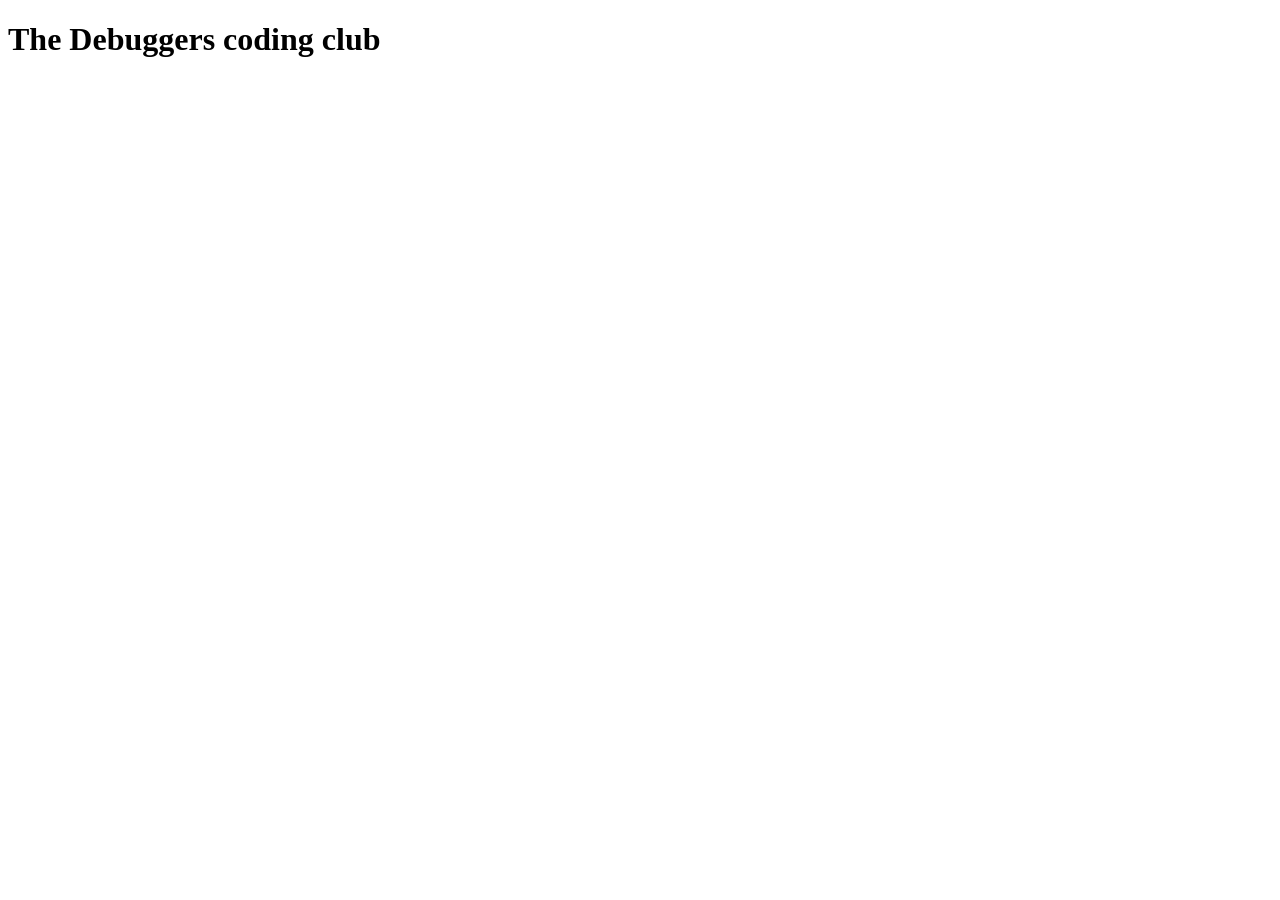
==== index.html @ 3329755e "initilalizing the repo" ====
<!DOCTYPE html>
<html lang="en">
<head>
    <meta charset="UTF-8">
    <meta name="viewport" content="width=device-width, initial-scale=1.0">
    <title>The Debuggers</title>
</head>
<body>
    <h1>The Debuggers coding club</h1>
</body>
</html>
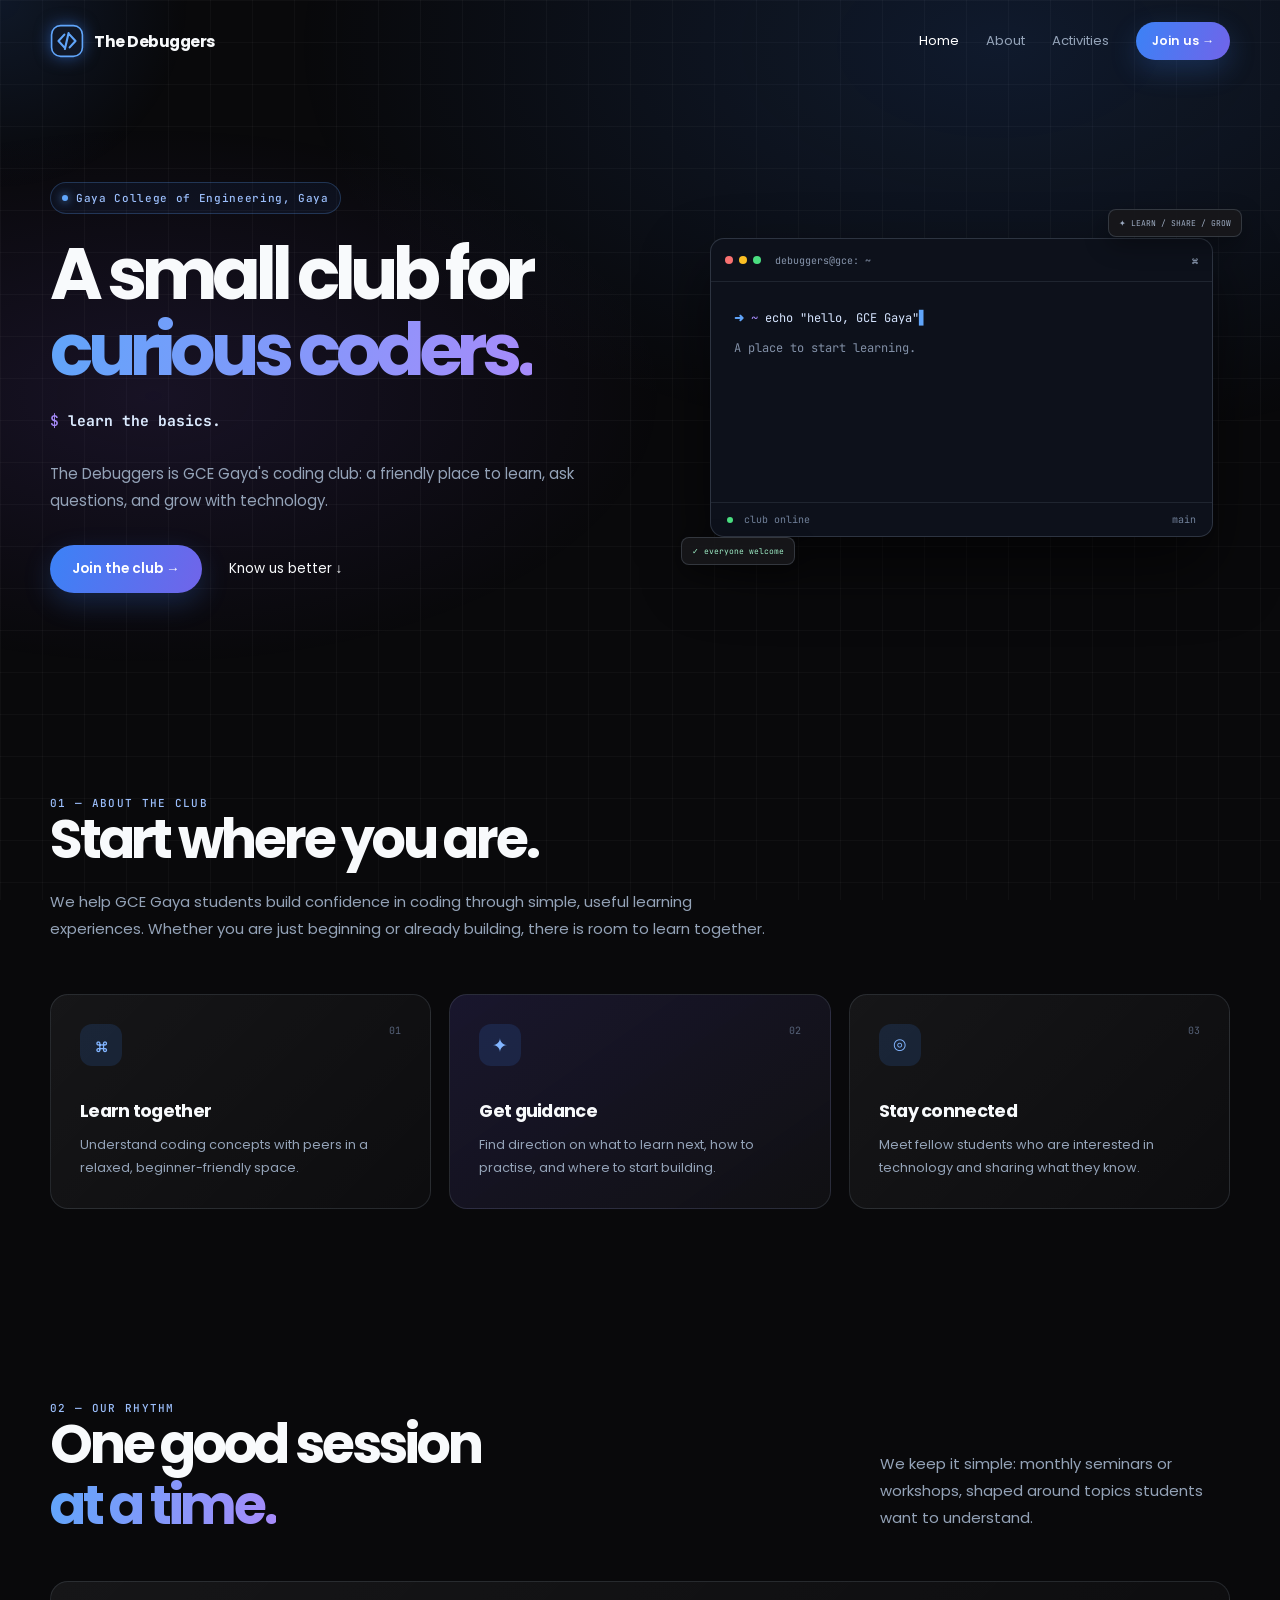
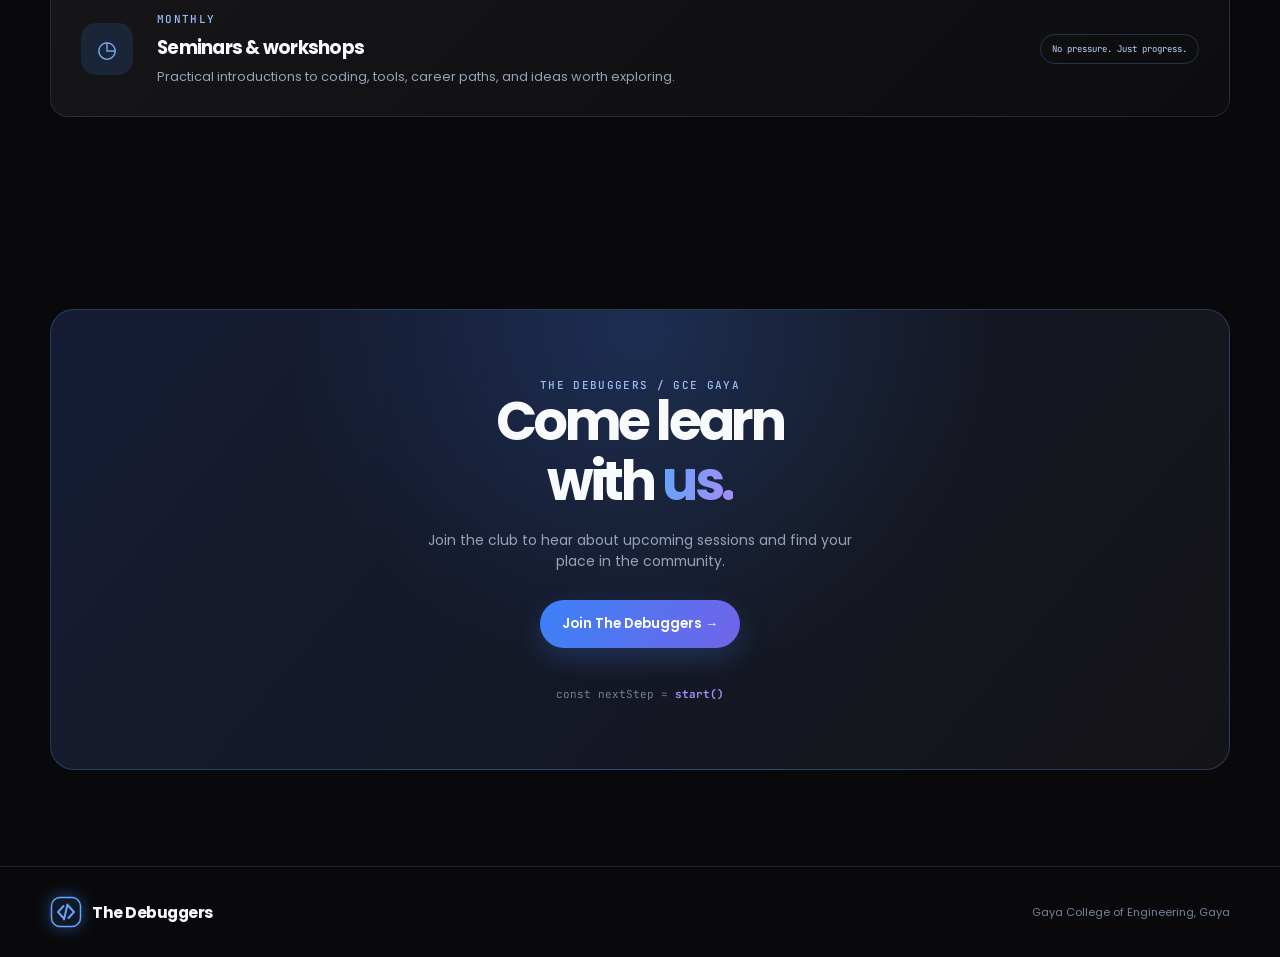
==== commit e61d1c1d: "v1" ====
--- a/index.html
+++ b/index.html
@@ -1,11 +1,149 @@
-<!DOCTYPE html>
+<!doctype html>
 <html lang="en">
-<head>
-    <meta charset="UTF-8">
-    <meta name="viewport" content="width=device-width, initial-scale=1.0">
-    <title>The Debuggers</title>
-</head>
-<body>
-    <h1>The Debuggers coding club</h1>
-</body>
-</html>+  <head>
+    <meta charset="UTF-8" />
+    <meta name="viewport" content="width=device-width, initial-scale=1.0" />
+    <meta
+      name="description"
+      content="The Debuggers is the coding club of Gaya College of Engineering, Gaya."
+    />
+    <title>The Debuggers — Gaya College of Engineering</title>
+    <link rel="icon" href="assets/favicon.png" type="image/png" />
+    <link rel="preconnect" href="https://fonts.googleapis.com" />
+    <link rel="preconnect" href="https://fonts.gstatic.com" crossorigin />
+    <link
+      href="https://fonts.googleapis.com/css2?family=JetBrains+Mono:wght@400;500;600&family=Poppins:wght@400;500;600;700;800&display=swap"
+      rel="stylesheet"
+    />
+    <link rel="stylesheet" href="css/home.css" />
+  </head>
+  <body>
+    <div class="backdrop"></div>
+    <div class="cursor-glow"></div>
+    <div class="loader" aria-hidden="true">&lt;/&gt;</div>
+
+    <header class="site-header">
+      <nav class="navbar container" aria-label="Main navigation">
+        <a class="brand" href="#home">
+          <img src="assets/logo.svg" width="34" height="34" alt="" />
+          <span>The Debuggers</span>
+        </a>
+        <button class="menu-toggle" aria-label="Open menu" aria-expanded="false">
+          <i></i><i></i>
+        </button>
+        <div class="nav-menu">
+          <a class="active" href="#home">Home</a>
+          <a href="#about">About</a>
+          <a href="#activities">Activities</a>
+          <a class="button small" href="register.html">Join us →</a>
+        </div>
+      </nav>
+    </header>
+
+    <main>
+      <section class="hero container" id="home">
+        <div class="hero-copy">
+          <p class="eyebrow"><b></b> Gaya College of Engineering, Gaya</p>
+          <h1>A small club for <em>curious coders.</em></h1>
+          <p class="type-line"><span>$</span> <strong id="hero-typing"></strong><i></i></p>
+          <p class="description">
+            The Debuggers is GCE Gaya's coding club: a friendly place to learn, ask questions, and grow with technology.
+          </p>
+          <div class="hero-actions">
+            <a class="button ripple" href="register.html">Join the club →</a>
+            <a class="text-button" href="#about">Know us better ↓</a>
+          </div>
+        </div>
+
+        <div class="terminal-wrap" aria-label="Terminal illustration">
+          <article class="terminal">
+            <header>
+              <div><i></i><i></i><i></i></div>
+              <span>debuggers@gce: ~</span>
+              <span>⌘</span>
+            </header>
+            <div class="terminal-body">
+              <p><b>➜</b> <em>~</em> <span id="terminal-command"></span><i>▋</i></p>
+              <div id="terminal-output"></div>
+            </div>
+            <footer><span><b></b> club online</span><span>main</span></footer>
+          </article>
+          <aside class="chip top">✦ LEARN / SHARE / GROW</aside>
+          <aside class="chip bottom">✓ everyone welcome</aside>
+        </div>
+      </section>
+
+      <section class="section container reveal" id="about">
+        <div class="intro">
+          <p class="kicker">01 — ABOUT THE CLUB</p>
+          <h2>Start where you are.</h2>
+          <p>
+            We help GCE Gaya students build confidence in coding through simple, useful learning experiences. Whether you are just beginning or already building, there is room to learn together.
+          </p>
+        </div>
+        <div class="features">
+          <article>
+            <div class="icon">⌘</div>
+            <small>01</small>
+            <h3>Learn together</h3>
+            <p>Understand coding concepts with peers in a relaxed, beginner-friendly space.</p>
+          </article>
+          <article class="featured">
+            <div class="icon">✦</div>
+            <small>02</small>
+            <h3>Get guidance</h3>
+            <p>Find direction on what to learn next, how to practise, and where to start building.</p>
+          </article>
+          <article>
+            <div class="icon">◎</div>
+            <small>03</small>
+            <h3>Stay connected</h3>
+            <p>Meet fellow students who are interested in technology and sharing what they know.</p>
+          </article>
+        </div>
+      </section>
+
+      <section class="section container reveal" id="activities">
+        <div class="section-heading">
+          <div>
+            <p class="kicker">02 — OUR RHYTHM</p>
+            <h2>One good session<br /><em>at a time.</em></h2>
+          </div>
+          <p>
+            We keep it simple: monthly seminars or workshops, shaped around topics students want to understand.
+          </p>
+        </div>
+        <div class="activity-card">
+          <div class="activity-icon">◷</div>
+          <div>
+            <p class="kicker">MONTHLY</p>
+            <h3>Seminars &amp; workshops</h3>
+            <p>Practical introductions to coding, tools, career paths, and ideas worth exploring.</p>
+          </div>
+          <span class="activity-tag">No pressure. Just progress.</span>
+        </div>
+      </section>
+
+      <section class="section container reveal" id="join">
+        <div class="cta">
+          <p class="kicker">THE DEBUGGERS / GCE GAYA</p>
+          <h2>Come learn<br />with <em>us.</em></h2>
+          <p>Join the club to hear about upcoming sessions and find your place in the community.</p>
+          <a class="button ripple" href="register.html">Join The Debuggers →</a>
+          <small>const nextStep = <b>start()</b></small>
+        </div>
+      </section>
+    </main>
+
+    <footer class="site-footer">
+      <div class="container">
+        <a class="brand" href="#home">
+          <img src="assets/logo.svg" width="32" height="32" alt="" />
+          <span>The Debuggers</span>
+        </a>
+        <p>Gaya College of Engineering, Gaya</p>
+      </div>
+    </footer>
+    <script src="js/home.js"></script>
+  </body>
+</html>
--- a/css/home.css
+++ b/css/home.css
@@ -0,0 +1,595 @@
+/* ---------- Base ---------- */
+:root {
+  --background: #09090b;
+  --blue: #3b82f6;
+  --line: rgba(148, 163, 184, 0.17);
+  --mono: "JetBrains Mono", monospace;
+  --muted: #94a3b8;
+  --violet: #8b5cf6;
+}
+* {
+  box-sizing: border-box;
+  margin: 0;
+}
+html {
+  scroll-behavior: smooth;
+}
+body {
+  min-width: 320px;
+  overflow-x: hidden;
+  background: var(--background);
+  color: #f8fafc;
+  font-family: Poppins, sans-serif;
+}
+a {
+  color: inherit;
+  text-decoration: none;
+}
+.container {
+  width: min(calc(100% - 48px), 1180px);
+  margin: auto;
+}
+.backdrop {
+  position: fixed;
+  inset: 0;
+  z-index: -2;
+  background: radial-gradient(ellipse 55% 45% at 78% 5%, #3b82f625, transparent), radial-gradient(ellipse 40% 30% at 12% 44%, #8b5cf61d, transparent), linear-gradient(#ffffff08 1px, transparent 1px), linear-gradient(90deg, #ffffff08 1px, transparent 1px);
+  background-size: auto, auto, 42px 42px, 42px 42px;
+}
+.cursor-glow {
+  position: fixed;
+  z-index: -1;
+  width: 400px;
+  height: 400px;
+  border-radius: 50%;
+  pointer-events: none;
+  background: radial-gradient(circle, #3b82f620, transparent 67%);
+  transform: translate(-50%, -50%);
+}
+.kicker, .eyebrow {
+  color: #9bbefb;
+  font: 500 11px var(--mono);
+  letter-spacing: 0.12em;
+}
+.section {
+  padding: 96px 0;
+}
+.section h2 {
+  font-size: clamp(2.1rem, 4.2vw, 3.55rem);
+  letter-spacing: -0.06em;
+  line-height: 1.13;
+}
+.section h2 em, h1 em, .cta em {
+  color: transparent;
+  font-style: normal;
+  background: linear-gradient(100deg, #60a5fa, #a78bfa);
+  background-clip: text;
+  -webkit-background-clip: text;
+}
+.intro {
+  max-width: 720px;
+}
+.intro > p:last-child, .section-heading > p {
+  margin-top: 18px;
+  color: var(--muted);
+  font-size: 0.93rem;
+  line-height: 1.8;
+}
+/* ---------- Navigation ---------- */
+.site-header {
+  position: fixed;
+  top: 0;
+  z-index: 10;
+  width: 100%;
+  transition: 0.3s;
+}
+.site-header.scrolled {
+  border-bottom: 1px solid var(--line);
+  background: #09090bd9;
+  backdrop-filter: blur(18px);
+}
+.navbar {
+  display: flex;
+  align-items: center;
+  justify-content: space-between;
+  height: 82px;
+}
+.brand {
+  display: flex;
+  align-items: center;
+  gap: 10px;
+  font-size: 0.98rem;
+  font-weight: 700;
+  letter-spacing: -0.03em;
+}
+.brand img {
+  filter: drop-shadow(0 0 8px #3b82f680);
+}
+.nav-menu {
+  display: flex;
+  align-items: center;
+  gap: 27px;
+}
+.nav-menu > a:not(.button) {
+  color: var(--muted);
+  font-size: 0.82rem;
+}
+.nav-menu > a:hover, .nav-menu > a.active {
+  color: #fff;
+}
+.button {
+  position: relative;
+  display: inline-flex;
+  align-items: center;
+  justify-content: center;
+  gap: 10px;
+  overflow: hidden;
+  padding: 14px 22px;
+  border-radius: 999px;
+  background: linear-gradient(110deg, var(--blue), #7164e9);
+  box-shadow: 0 10px 28px #3b82f63b;
+  color: #fff;
+  font-size: 0.85rem;
+  font-weight: 600;
+  transition: 0.25s;
+}
+.button:hover {
+  box-shadow: 0 15px 34px #3b82f65e;
+  transform: translateY(-3px);
+}
+.small {
+  padding: 10px 16px;
+  font-size: 0.76rem;
+}
+.menu-toggle {
+  display: none;
+  border: 0;
+  background: none;
+  color: #fff;
+}
+.menu-toggle i {
+  display: block;
+  width: 22px;
+  height: 2px;
+  margin: 5px;
+  background: currentColor;
+}
+/* ---------- Hero ---------- */
+.hero {
+  display: grid;
+  grid-template-columns: 1.05fr 0.95fr;
+  align-items: center;
+  gap: 50px;
+  min-height: 700px;
+  padding: 130px 0 55px;
+}
+.eyebrow {
+  display: flex;
+  align-items: center;
+  gap: 8px;
+  width: max-content;
+  padding: 8px 11px;
+  border: 1px solid #60a5fa40;
+  border-radius: 999px;
+  background: #3b82f610;
+  letter-spacing: 0.06em;
+}
+.eyebrow b {
+  width: 6px;
+  height: 6px;
+  border-radius: 50%;
+  background: #60a5fa;
+  box-shadow: 0 0 10px #60a5fa;
+}
+.hero h1 {
+  margin-top: 22px;
+  font-size: clamp(3rem, 5.6vw, 5rem);
+  letter-spacing: -0.075em;
+  line-height: 1.06;
+}
+.type-line {
+  min-height: 32px;
+  margin-top: 23px;
+  color: #dbeafe;
+  font: 500 0.92rem var(--mono);
+}
+.type-line > span, .terminal-body em {
+  color: #a78bfa;
+}
+.type-line i, .terminal-body > p > i {
+  color: #60a5fa;
+  font-style: normal;
+  animation: blink 0.8s steps(1) infinite;
+}
+.description {
+  max-width: 540px;
+  margin-top: 17px;
+  color: var(--muted);
+  font-size: 0.94rem;
+  line-height: 1.8;
+}
+.hero-actions {
+  display: flex;
+  align-items: center;
+  gap: 27px;
+  margin-top: 30px;
+}
+.text-button {
+  font-size: 0.85rem;
+}
+.terminal-wrap {
+  position: relative;
+  padding: 35px 17px;
+}
+.terminal {
+  position: relative;
+  z-index: 1;
+  overflow: hidden;
+  border: 1px solid #94a3b83d;
+  border-radius: 14px;
+  background: #0d111b;
+  box-shadow: 0 32px 65px #0008;
+  animation: float 6s ease-in-out infinite;
+}
+.terminal header, .terminal footer {
+  display: flex;
+  align-items: center;
+  gap: 14px;
+  height: 43px;
+  padding: 0 14px;
+  border-bottom: 1px solid #94a3b822;
+  color: #8896ad;
+  font: 10px var(--mono);
+}
+.terminal header > span:last-child {
+  margin-left: auto;
+}
+.terminal header div {
+  display: flex;
+  gap: 6px;
+}
+.terminal header i {
+  width: 8px;
+  height: 8px;
+  border-radius: 50%;
+  background: #f87171;
+}
+.terminal header i:nth-child(2) {
+  background: #fbbf24;
+}
+.terminal header i:nth-child(3) {
+  background: #4ade80;
+}
+.terminal-body {
+  min-height: 220px;
+  padding: 25px 23px;
+  color: #d6e5ff;
+  font: 12px/1.85 var(--mono);
+}
+.terminal-body b {
+  color: #60a5fa;
+}
+.terminal-body div {
+  margin-top: 8px;
+  color: #8290a7;
+}
+.terminal footer {
+  justify-content: space-between;
+  height: auto;
+  padding: 10px 16px;
+  border-top: 1px solid #94a3b822;
+  border-bottom: 0;
+  color: #71819a;
+}
+.terminal footer b {
+  display: inline-block;
+  width: 6px;
+  height: 6px;
+  margin-right: 5px;
+  border-radius: 50%;
+  background: #4ade80;
+}
+.chip {
+  position: absolute;
+  z-index: 2;
+  padding: 8px 10px;
+  border: 1px solid #94a3b83d;
+  border-radius: 8px;
+  background: #18181be8;
+  box-shadow: 0 8px 25px #0005;
+  color: #9eacc2;
+  font: 8px var(--mono);
+}
+.chip.top {
+  top: 6px;
+  right: -12px;
+}
+.chip.bottom {
+  bottom: 7px;
+  left: -12px;
+  color: #9cebc4;
+}
+/* ---------- Content ---------- */
+.features {
+  display: grid;
+  grid-template-columns: repeat(3, 1fr);
+  gap: 18px;
+  margin-top: 52px;
+}
+.features article {
+  position: relative;
+  padding: 29px;
+  border: 1px solid var(--line);
+  border-radius: 18px;
+  background: linear-gradient(135deg, #ffffff0e, #ffffff05);
+  transition: 0.3s;
+}
+.features article:hover, .activity-card:hover {
+  border-color: #60a5fa88;
+  background: #3b82f615;
+  transform: translateY(-5px);
+}
+.features .featured {
+  background: linear-gradient(145deg, #4a3f9340, #18181b80);
+}
+.icon, .activity-icon {
+  display: grid;
+  place-items: center;
+  width: 42px;
+  height: 42px;
+  border-radius: 12px;
+  background: #3b82f625;
+  color: #82b5ff;
+  font: 19px var(--mono);
+}
+.features small {
+  position: absolute;
+  top: 29px;
+  right: 29px;
+  color: #566278;
+  font: 10px var(--mono);
+}
+.features h3 {
+  margin-top: 32px;
+  font-size: 1.1rem;
+  letter-spacing: -0.04em;
+}
+.features p {
+  margin-top: 10px;
+  color: var(--muted);
+  font-size: 0.8rem;
+  line-height: 1.75;
+}
+.section-heading {
+  display: flex;
+  align-items: flex-end;
+  justify-content: space-between;
+  gap: 40px;
+}
+.section-heading > p {
+  max-width: 350px;
+  margin-bottom: 5px;
+}
+.activity-card {
+  display: grid;
+  grid-template-columns: auto 1fr auto;
+  align-items: center;
+  gap: 24px;
+  margin-top: 44px;
+  padding: 30px;
+  border: 1px solid var(--line);
+  border-radius: 18px;
+  background: linear-gradient(135deg, #ffffff0e, #ffffff05);
+  transition: 0.3s;
+}
+.activity-icon {
+  width: 52px;
+  height: 52px;
+  border-radius: 15px;
+  font-size: 23px;
+}
+.activity-card h3 {
+  margin-top: 8px;
+  font-size: 1.15rem;
+  letter-spacing: -0.04em;
+}
+.activity-card div > p:last-child {
+  margin-top: 7px;
+  color: var(--muted);
+  font-size: 0.8rem;
+}
+.activity-tag {
+  padding: 8px 11px;
+  border: 1px solid #60a5fa40;
+  border-radius: 999px;
+  color: #b8d5ff;
+  font: 9px var(--mono);
+}
+.cta {
+  overflow: hidden;
+  padding: 68px 8%;
+  border: 1px solid #60a5fa40;
+  border-radius: 24px;
+  background: radial-gradient(circle at 50% 5%, #3b82f633, transparent 48%), linear-gradient(130deg, #1e295199, #18181bcc);
+  text-align: center;
+}
+.cta > p:not(.kicker) {
+  max-width: 430px;
+  margin: 17px auto 28px;
+  color: var(--muted);
+  font-size: 0.87rem;
+}
+.cta small {
+  display: block;
+  margin-top: 39px;
+  color: #71819a;
+  font: 11px var(--mono);
+}
+.cta small b {
+  color: #a78bfa;
+}
+.site-footer {
+  padding: 29px 0;
+  border-top: 1px solid var(--line);
+}
+.site-footer > .container {
+  display: flex;
+  align-items: center;
+  justify-content: space-between;
+  gap: 20px;
+}
+.site-footer p {
+  color: #71819a;
+  font-size: 0.7rem;
+}
+/* ---------- Motion and responsive ---------- */
+.loader {
+  position: fixed;
+  inset: 0;
+  z-index: 20;
+  display: grid;
+  place-items: center;
+  background: var(--background);
+  color: #8ebcff;
+  font: 600 14px var(--mono);
+  transition: 0.5s;
+}
+.loader.done {
+  visibility: hidden;
+  opacity: 0;
+}
+.reveal {
+  opacity: 0;
+  transform: translateY(24px);
+  transition: 0.7s;
+}
+.reveal.show {
+  opacity: 1;
+  transform: none;
+}
+.ripple-effect {
+  position: absolute;
+  border-radius: 50%;
+  background: #ffffff55;
+  transform: translate(-50%, -50%);
+  animation: ripple 0.65s linear;
+}
+@keyframes float {
+  50% {
+    transform: translateY(-10px);
+  }
+}
+@keyframes blink {
+  50% {
+    opacity: 0;
+  }
+}
+@keyframes ripple {
+  to {
+    width: 400px;
+    height: 400px;
+    opacity: 0;
+  }
+}
+@media (max-width: 900px) {
+  .hero {
+    grid-template-columns: 1fr;
+    padding-top: 125px;
+    text-align: center;
+  }
+  .hero-copy {
+    display: flex;
+    flex-direction: column;
+    align-items: center;
+  }
+  .terminal-wrap {
+    width: min(550px, 100%);
+    margin: auto;
+  }
+  .features {
+    grid-template-columns: 1fr 1fr;
+  }
+  .features article:last-child {
+    grid-column: span 2;
+  }
+  .section-heading {
+    align-items: start;
+    flex-direction: column;
+  }
+}
+@media (max-width: 680px) {
+  .container {
+    width: min(calc(100% - 34px), 1180px);
+  }
+  .navbar {
+    height: 70px;
+  }
+  .menu-toggle {
+    display: block;
+  }
+  .nav-menu {
+    position: absolute;
+    top: 61px;
+    right: 17px;
+    left: 17px;
+    display: none;
+    flex-direction: column;
+    align-items: stretch;
+    padding: 15px;
+    border: 1px solid var(--line);
+    border-radius: 14px;
+    background: #101016f5;
+  }
+  .nav-menu.open {
+    display: flex;
+  }
+  .nav-menu > a:not(.button) {
+    padding: 9px;
+  }
+  .hero {
+    min-height: auto;
+    padding-top: 110px;
+  }
+  .hero h1 {
+    font-size: clamp(2.6rem, 13vw, 4rem);
+  }
+  .hero-actions {
+    flex-direction: column;
+    gap: 18px;
+  }
+  .terminal-wrap {
+    padding-inline: 4px;
+  }
+  .terminal-body {
+    min-height: 190px;
+    padding: 19px 16px;
+    font-size: 10px;
+  }
+  .section {
+    padding: 72px 0;
+  }
+  .features {
+    grid-template-columns: 1fr;
+  }
+  .features article:last-child {
+    grid-column: auto;
+  }
+  .activity-card {
+    grid-template-columns: auto 1fr;
+    gap: 16px;
+  }
+  .activity-tag {
+    grid-column: span 2;
+    width: max-content;
+  }
+  .cta {
+    padding: 57px 18px;
+  }
+  .site-footer > .container {
+    flex-direction: column;
+    text-align: center;
+  }
+  .cursor-glow {
+    display: none;
+  }
+}
